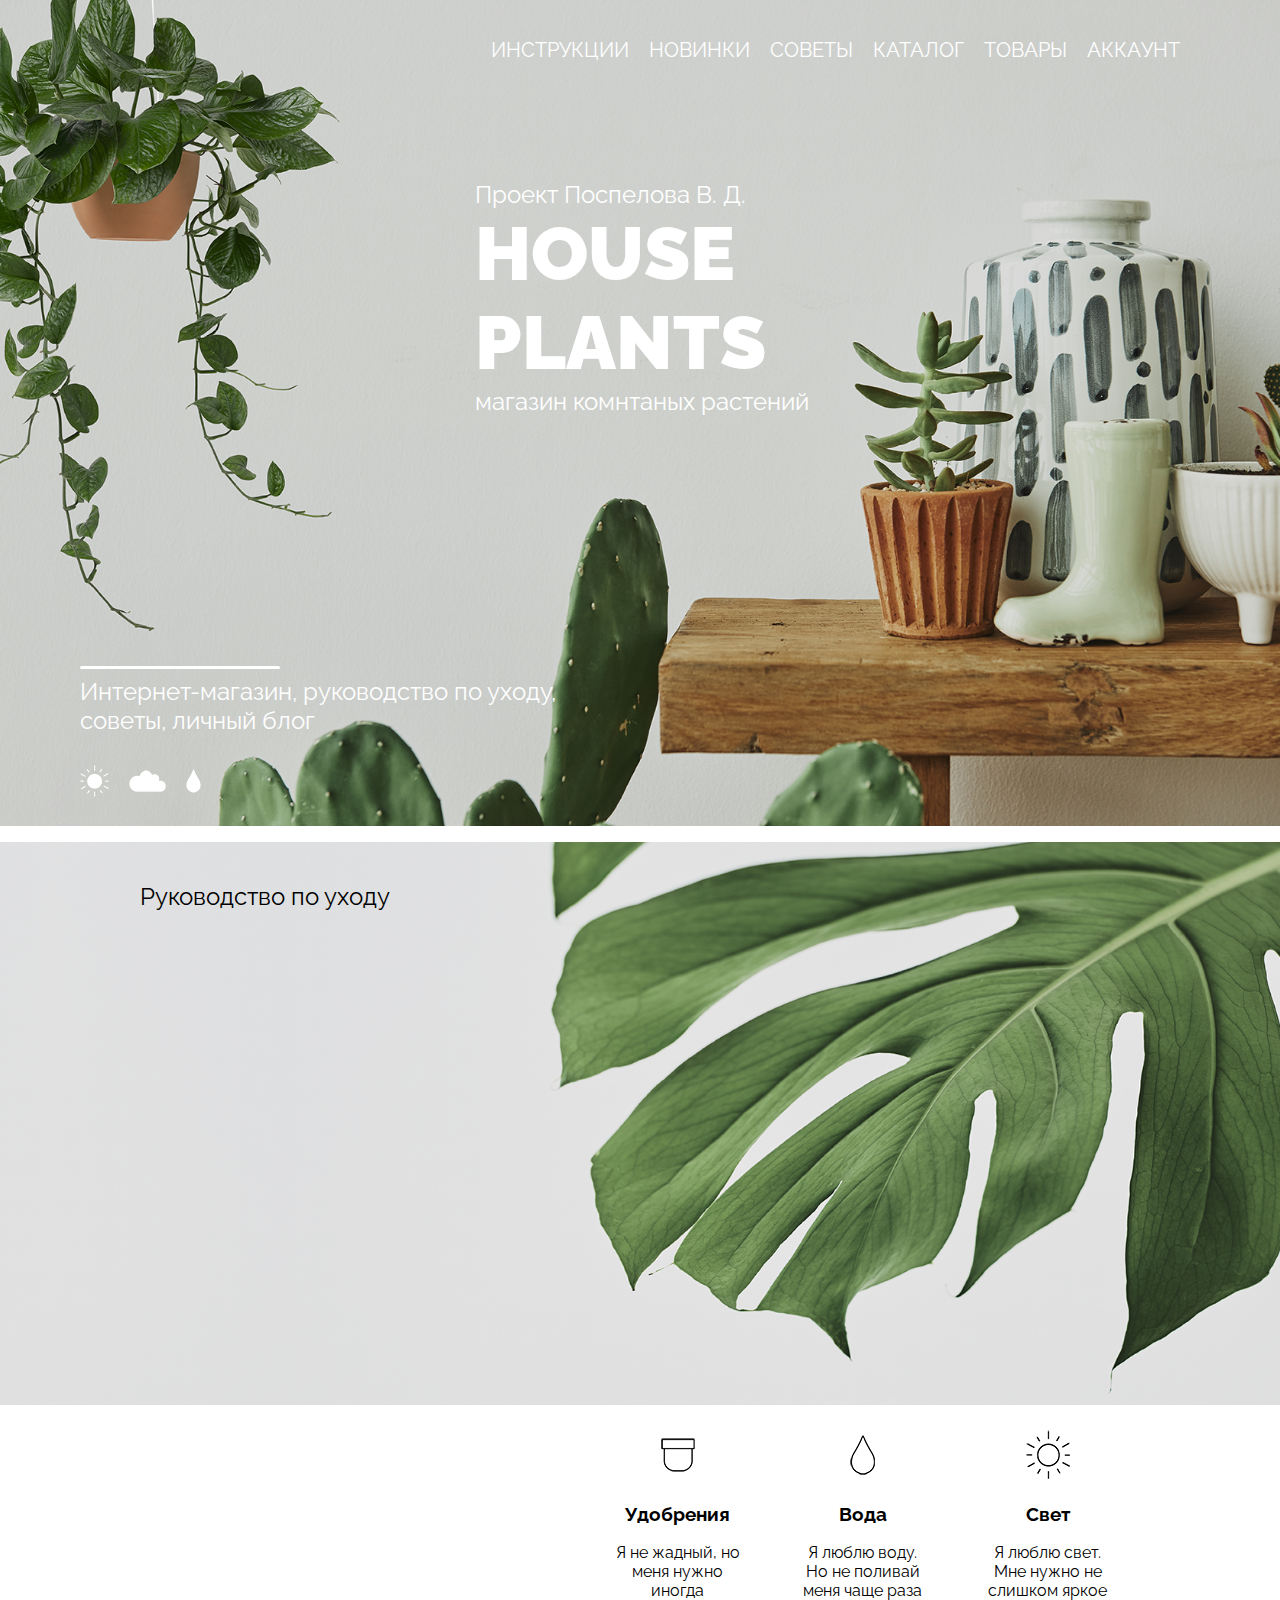
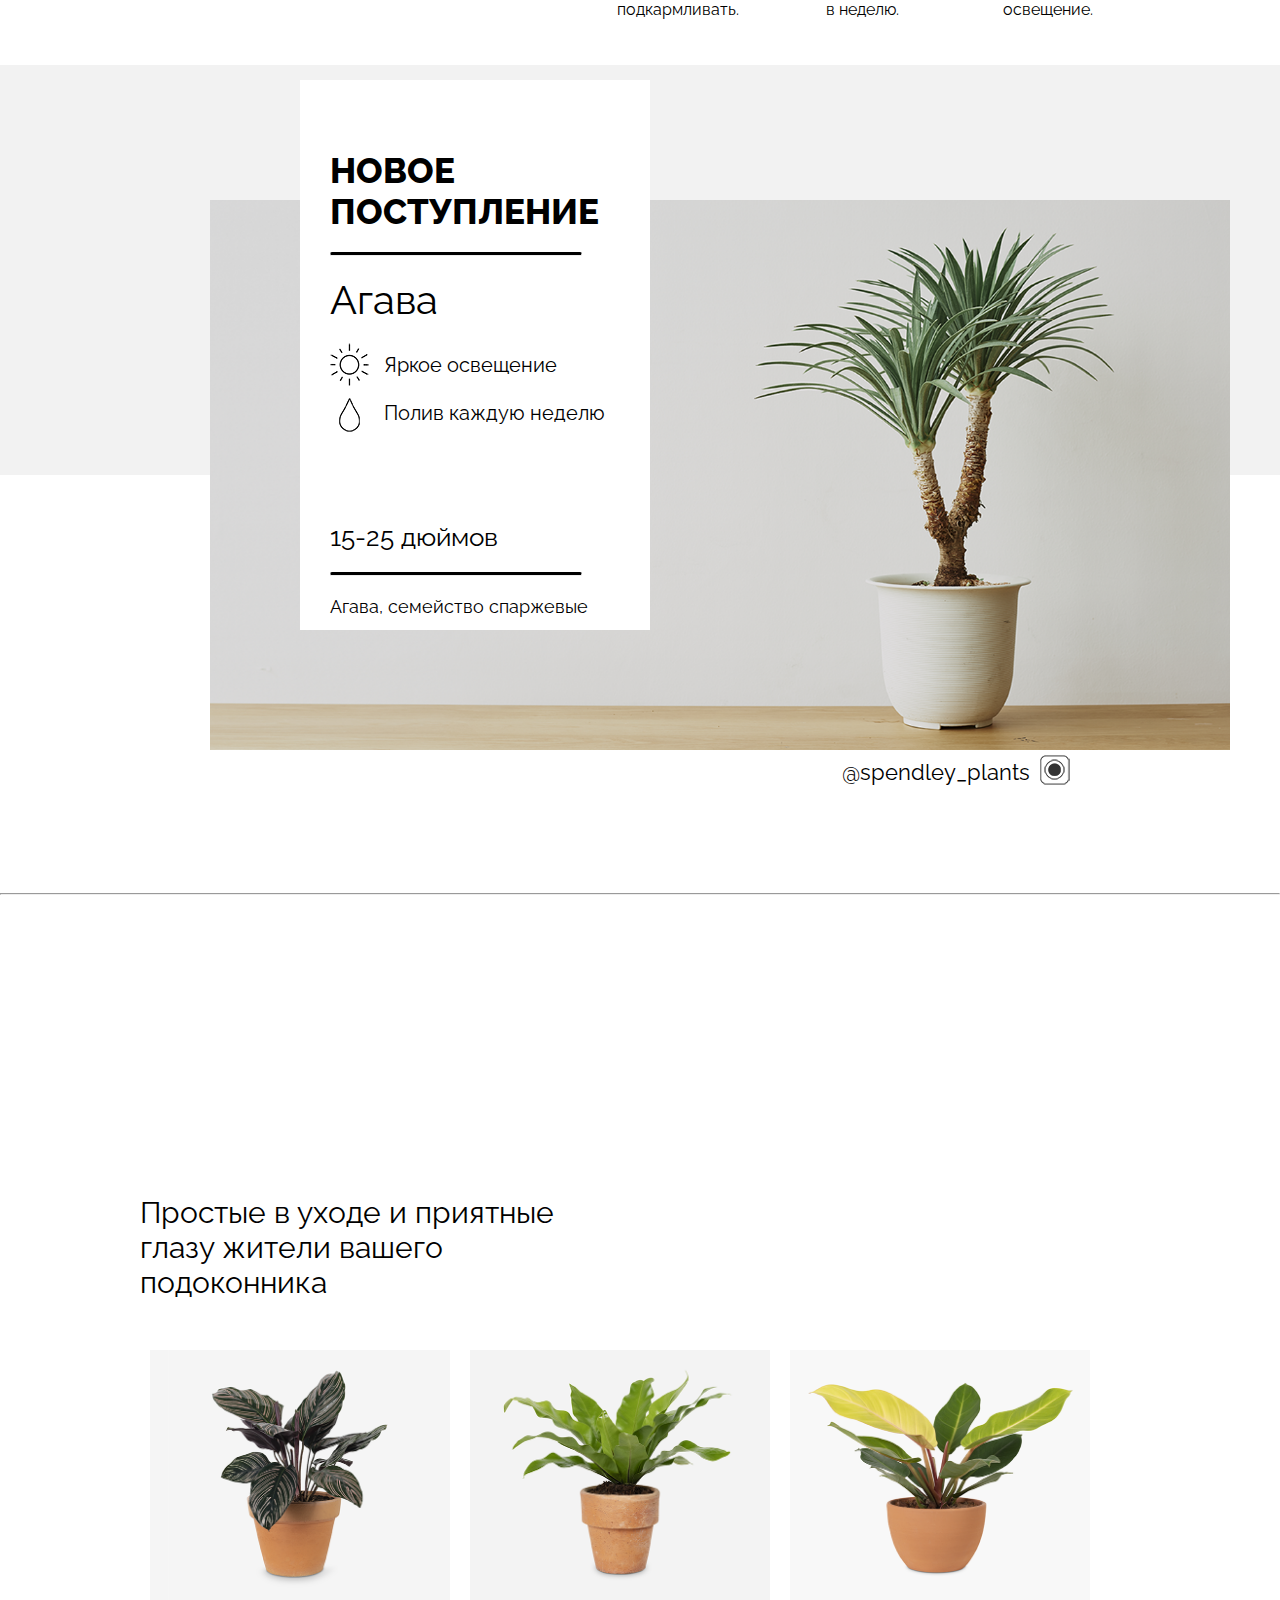
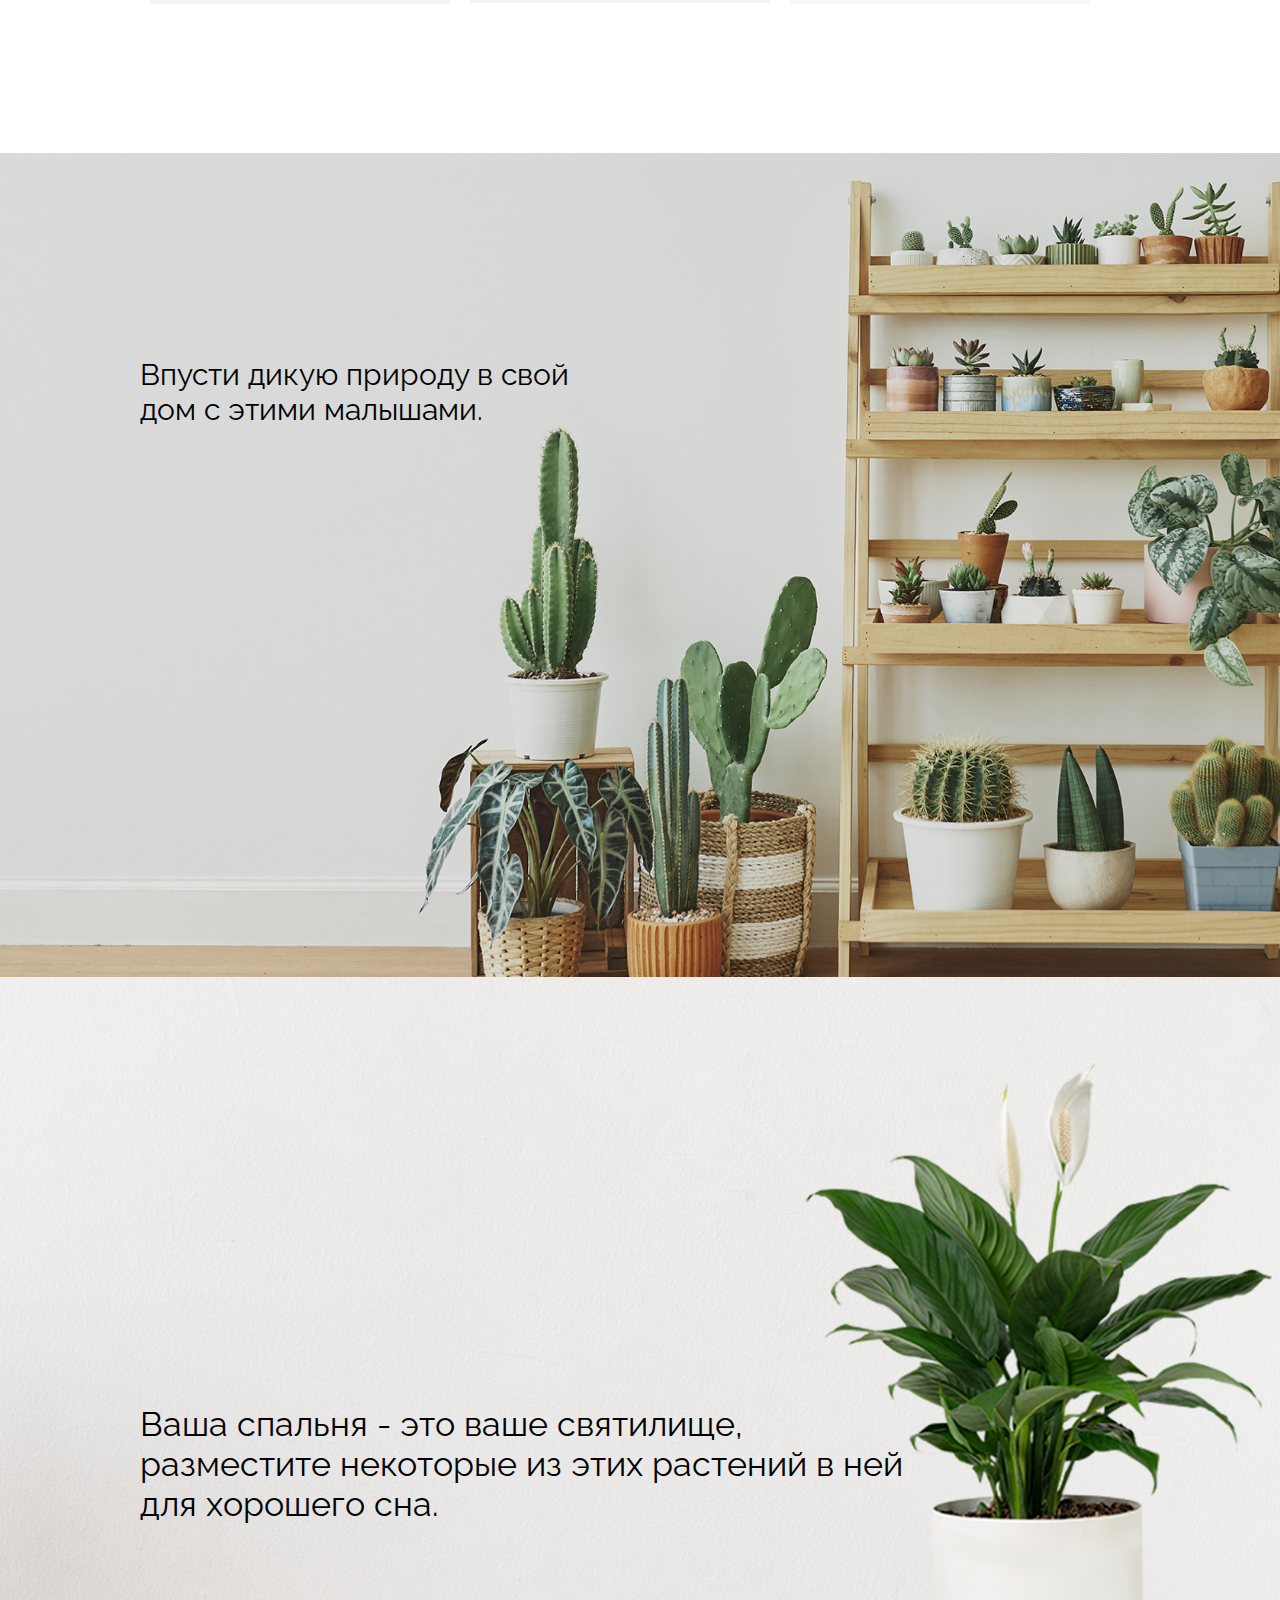
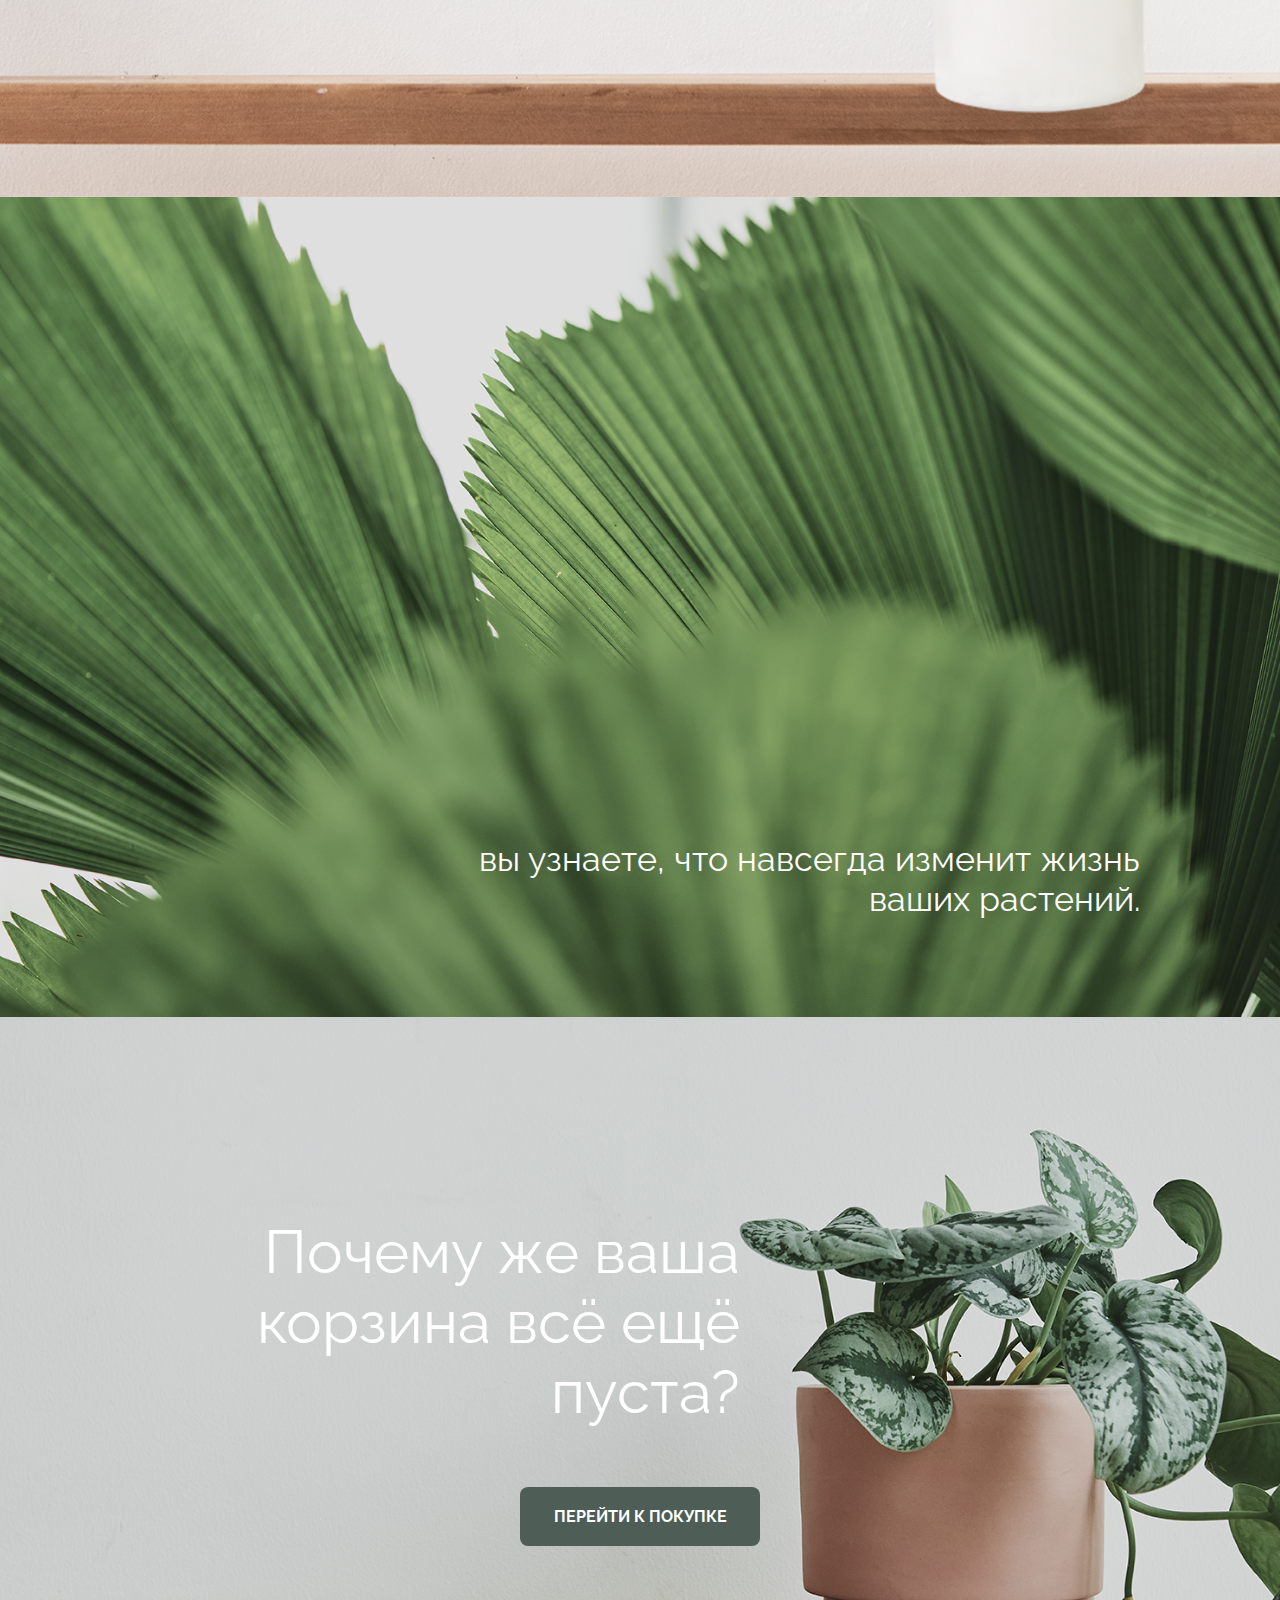
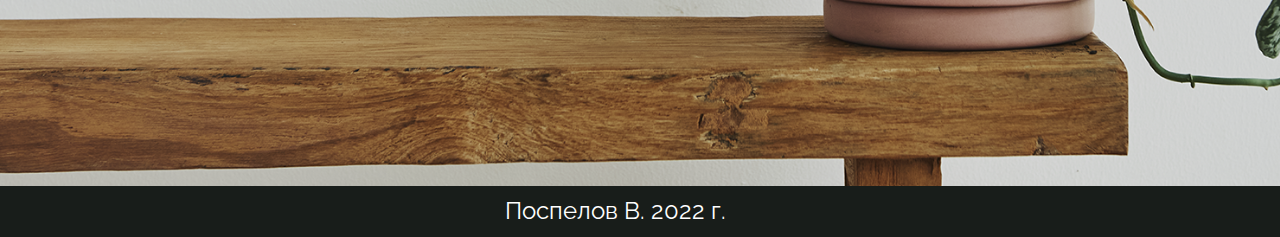
==== index.html @ bb047523 "New site" ====
<!DOCTYPE html>
<html lang="ru">
<head>
    <meta charset="UTF-8">
    <meta http-equiv="X-UA-Compatible" content="IE=edge">
    <meta name="viewport" content="width=device-width, initial-scale=1.0">
    <link rel= "stylesheet" href="css/style.css"> 
    <title>Plantshop</title>
</head>
<body>
    <!-- Первый экран -->
    <header>
        <nav class="menu link-hover-center" >
            <ul class="menu__list">
                <li>
                    <a href="#sec2">Инструкции</a>
                </li>
                <li>
                    <a href="#sec3">Новинки</a>
                </li>
                <li>
                    <a href="#sec7">Советы</a>
                </li>
                <li>
                    <a href=" ">Каталог</a>
                    <ul class="sub-menu__list">
                        <li>
                            <a href="#sec4">Комнатные</a>
                        </li>
                        <li>
                            <a href="#sec5">Экзотические</a>
                        </li>
                        <li>
                            <a href="#sec6">В спальню</a>
                        </li>
                    </ul>
                </li>                
                <li>
                    <a href="shop.html">Товары</a>
                </li>
                <li>
                    <a href="form.html">Аккаунт</a>
                </li>
            </ul>
        </nav> 
        <div class="title">
            <div class="title__first">
                Проект Поспелова В. Д.
            </div>
            <div class="title__second">
                House <br> plants
            </div>
            <div class="title__third">
                магазин комнтаных растений
            </div>
        </div>
        <div class="subtitle">
            <hr id="firstpage_hr">
            <div class="subtitle__text">
                Интернет-магазин, руководство по уходу, <br> советы, личный блог
            </div>
            <div class="subtitle__logo">
                <img src="img/logos.png" alt="logo" class="logo">
            </div>
        </div>
    </header>
    <hr id="header__hr">
    <!-- Второй экран -->
    <section id="sec2">
        <div class="container">
            <div class="sec2__description">
                Руководство по уходу
            </div>
            <div class="sec2__title _anim-items _anim-no-hide clearfix">
                Монстера
            </div>
            <div class="sec2__content">
                <div class="content__item">
                    <img src="img/sun.png" alt="sun">
                    <h3>Свет</h3>
                    <p>Я люблю свет. Мне нужно не слишком яркое освещение.</p>
                </div>
                <div class="content__item">
                    <img src="img/drop.png" alt="drop">
                    <h3>Вода</h3>
                    <p>Я люблю воду. Но не поливай меня чаще раза в неделю.</p>
                </div>
                <div class="content__item">
                    <img src="img/pot.png" alt="pot">
                    <h3>Удобрения</h3>
                    <p>Я не жадный, но меня нужно иногда подкармливать.</p>
                </div> 
            </div> 
        </div>
        <div class="sec2__bg"></div>
    </section>
    <!-- Третий экран -->
    <section id="sec3">
        <div class="sec3__bg1"></div>
        <div class="sec3__bg2"></div> 
        <div class="sec3__bg3"></div>
        <div class="sec3__inst">
            <div id="inst__tag">
                @spendley_plants 
            </div>
            <div id="inst__logo"></div>
        </div>
        <div class="sec3__textblock">
            <div class="textblock__title ">
                Новое <br>поступление
            </div>
            <hr class="textblock__hr">
            <div id="textblock__subtitle">
                Агава
            </div>
            <div class="textblock__chracters">
                <img src="img/sundrop.png" alt="">
                <div id="textblock__characters-text">
                    Яркое освещение <br> <br>Полив каждую неделю
                </div> 
            </div>
            <div class="textblock__footer">
                <div id="textblock__footer-size">
                    15-25 дюймов
                </div>
                <hr class="textblock__hr">
                <div id="textblock__footer-family">
                    Агава, семейство спаржевые
                </div>
            </div>
        </div>
    </section>
        <!-- Четвертый экран -->
    <hr>
    <section id="sec4">
        <div class="container">
            <div class="sec4__title _anim-items _anim-no-hide">
                Комнатные растения
            </div>
            <div id="sec4__subtitle">
                Простые в уходе и приятные <br>глазу жители вашего <br>подоконника
            </div>
            <div id="sec4__pic">
                 <div class="sec4__plant content__image">
                    <img src="img/plant1.png" width=300px alt="plant1">
                </div>   
                <div class="sec4__plant">
                    <img src="img/plant2.png" width=300px alt="plant2">
                </div> 
                <div class="sec4__plant">
                    <img src="img/plant3.png" width=300px alt="plant3">
                </div>
            </div>            
        </div>
    </section>
        <!-- Пятый экран -->
    <section id="sec5">
        <div class="container">
            <div class="sec5__title _anim-items _anim-no-hide">
                Экзотика
            </div> 
            <div id="sec5__subtitle">
                Впусти дикую природу в свой <br>дом c этими малышами.
            </div>        
       </div>
    </section>
    <!-- Шестой экран -->
    <section id="sec6">
        <div class="container">
            <div class="sec6__title _anim-items _anim-no-hide">
                Растения <br>для спальни
            </div> 
            <div id="sec6__subtitle">
                Ваша спальня - это ваше святилище, <br>разместите некоторые из этих растений в ней <br>для хорошего сна.
            </div>        
       </div>
    </section>
     <!-- Седьмой экран -->
     <section id="sec7">
        <div class="container">
            <div class="sec7__title _anim-items _anim-no-hide">
                Поддерживайте свои растения <br>здоровыми и счастливыми
            </div> 
            <div class="sec7__subtitle _anim-items _anim-no-hide">
                С нашими советами
            </div>
            <div id="sec7__text">
                вы узнаете, что навсегда изменит жизнь <br>ваших растений. 
            </div>        
       </div>
    </section>
    <!-- Девятый экран -->
    <section id="sec9">
        <div class="container">
            <div id="sec9__title">
                Почему же ваша <br> корзина всё ещё пуста? 
            </div>  
            <a id="sec9__button" href="shop.html"> Перейти к покупке</a>   
       </div>
       <div id="sec9__footer">
           <div id="sec9__footer-text">
           Поспелов В. 2022 г.
            </div>
       </div>
    </section>       
<!-- Подключение javascript -->
<script src="js/modal.js"></script>
<script src="js/animate.js"></script>




    
</body>
</html>
---- css/style.css ----
@import url('https://fonts.googleapis.com/css2?family=Raleway:wght@100;200;300;600;900&display=swap');

body {
    font-family: 'Raleway', sans-serif;
    padding: 0;
    margin: 0;
}

.clearfix:after {
    content: '';
    display: table;
    width: 100%;
    clear: both;
}

div {
    box-sizing: border-box;
}

header {
    background: url(../img/Background.png) no-repeat center top / cover;
    height: 100%;
    overflow: hidden;
}

.container {
    width: 1000px;
    margin: 0 auto;
}

nav {
    float: right;
}

.menu__list {
    padding: 0;
    margin: 40px 80px 0 0;
    display: flex;
}

.sub-menu__list>li {
    margin-top: 30px;
}

.menu__list>li:hover .sub-menu__list{
    display: block;
}

.menu li {
    display: block;
    margin-right: 20px;
}

.menu a {
    font-family: 'Raleway', sans-serif;
    font-size: 20px;
    color: #fff;
    text-decoration: none;
    text-transform: uppercase;
}

.sub-menu__list {
    display: none;
    position: absolute;
    left: 1005px;
    top: 60px;
}

.link-hover-center a {
    display: inline-block;
    color: #fff;
    line-height: 1;
    text-decoration: none;
    cursor: pointer;
    position: relative;
}
.link-hover-center a:after {
    display: block;
    content: "";
    background-color: #fff;
    height: 3px;
    width: 0%;
    left: 50%;
    position: absolute;
    -webkit-transition: width .3s ease-in-out;
    -moz--transition: width .3s ease-in-out;
    transition: width .3s ease-in-out;
    -webkit-transform: translateX(-50%);
    -moz-transform: translateX(-50%);
    transform: translateX(-50%);
}
.link-hover-center a:hover:after,
.link-hover-center a:focus:after {
    width: 100%;
}

.title {
    margin-left: 475px;
    margin-top: 180px;
    font-size: 24px;
    color: #fff;
}

.title__second {
    font-size: 75px;
    color: #fff;
    text-transform: uppercase;
    margin: 0;
    font-weight: 900;
}

.subtitle {
    margin-left: 80px;
    margin-top: 160px;
    color: #fff;
}

#firstpage_hr {
    margin-left: 0;
    margin-top: 250px;
    color: #fff;
    width: 200px;
    border: none;
	border-top: 3px solid #fff;
    border-radius: 10px;
}

.subtitle__text {
    font-size: 24px;
}

.logo {
    margin-top: 30px;
    margin-bottom: 25px;
}

#header__hr {
    border: none;
}

/* Второй экран */

#sec2 {
    background: url(../img/background2.png) no-repeat center top / cover;
    height: 100%;
}

.sec2__description {
    font-size: 24px;
    margin-left: 0;
    margin-bottom: 400px;
    padding-top: 40px;
}

.sec2__title {
    font-size: 80px;
    font-weight: 900;
    color: #2c3926;

    transform: translate(0px, 120%);
    opacity: 0;
    transition: all 0.8s ease 0s;
}

.sec2__title._active {
    transform: translate(0px, 0px);
    opacity: 1;
}

.content__item {
    width: 125px;
    float: right;
    text-align: center;
    margin: 25px 30px 100px;
}
.sec2__bg {
    height: 260px;
    margin: 0;
    width: 100%;
    background-color: #fff;
}

/* Третий экран */

#sec3 {
    max-height: 820px;
    position: relative;
}

.sec3__bg1 {
    height: 410px;
    background-color: #f2f2f2;  
}

.sec3__bg2 {
    height: 410px;
    background-color: #fff;
}

.sec3__bg3 {
    height: 550px;
    width: 1020px; 
    position: absolute;
    top: 135px;
    left: 210px;
    z-index: 1;
    background-image: url(../img/plant.png);
    background-size: cover;
}

#inst__tag {
    position: absolute;
    right: 250px;
    bottom: 100px;
    font-size: 22px;
}

#inst__logo {
    position: absolute;
    height: 30px;
    width: 30px;
    background-image: url(../img/inst.png);
    right: 210px;
    bottom: 100px;
    z-index: 2;
}

.sec3__textblock {
    height: 550px;
    width: 350px;
    background-color: #fff;
    position: absolute;
    z-index: 2;
    top: 0;
    left: 300px;
    padding: 70px 30px 20px 30px;
    margin-top: 15px;
}

.textblock__title {
    font-size: 35px;
    text-transform: uppercase;
    font-weight: 800;
}

.textblock__hr {
    width: 250px;
	border-top: 3px solid #000;
    border-radius: 10px;
    margin: 20px 0;
}

#textblock__subtitle {
    font-size: 40px;
    margin-bottom: 20px;
}

.textblock__chracters {
    float: left;
    font-size: 20px;
    display: flex;
    margin-bottom: 40px;
    margin-bottom: 90px;
}

#textblock__characters-text {
    margin-left: 15px;
    margin-top: 10px;
}

#textblock__footer-size {
    font-size: 26px;
}

#textblock__footer-family {
    font-size: 18px;
}

/* Четвертый экран */

#sec4 {
    height: 100%;
    display: flex;
}

.sec4__title {
    font-size: 70px;
    font-weight: 900;
    color: #829c2d;
    margin-top: 120px;

    transform: translate(0px, 120%);
    opacity: 0;
    transition: all 0.8s ease 0s;
}

.sec4__title._active {
    transform: translate(0px, 0px);
    opacity: 1;
    transition: all 0.8s ease 0s;
}

#sec4__subtitle {
    margin-top: 90px;
    margin-bottom: 40px;
    font-size: 30px;
}

#sec4__pic {
    width: 100%;
    float: left;
    display: flex;
    margin-bottom: 135px;
}

.sec4__plant  {
    margin: 10px;
    float: left;
}

/* Пятый экран */

#sec5 {
    height: 100%;
    background: url(../img/background5.png) no-repeat center top / cover;
    overflow: hidden;
}

.sec5__title {
    font-size: 90px;
    color: #313b30;
    font-weight: 900;
    margin-top: 80px;
    margin-bottom: 18px;

    transform: translate(0px, 120%);
    opacity: 0;
    transition: all 0.8s ease 0s;
}

.sec5__title._active {
    transform: translate(0px, 0px);
    opacity: 1;
    transition: all 0.8s ease 0s;
}

#sec5__subtitle {
    font-size: 30px;
    margin-bottom: 550px;
}

/* Шестой экран */

#sec6 {
    height: 820px;
    background: url(../img/background6.png) no-repeat center top / cover;
    overflow: hidden;
}

.sec6__title {
    font-size: 90px;
    color: #000;
    font-weight: 900;
    margin-top: 150px;
    margin-bottom: 65px;

    transform: translate(0px, 120%);
    opacity: 0;
    transition: all 0.8s ease 0s;
}

.sec6__title._active {
    transform: translate(0px, 0px);
    opacity: 1;
    transition: all 0.8s ease 0s;   
}

#sec6__subtitle {
    font-size: 34px;
    margin-bottom: 280px;
}

/* Седьмой экран */

#sec7 {
    height: 820px;
    background: url(../img/background7.png) no-repeat center top / cover;
    overflow: hidden;
}

.sec7__title {
    font-size: 60px;
    color: #fff;
    font-weight: 900;
    margin-top: 340px;
    margin-bottom: 95px;
    text-align: right;
    transform: translate(0px, 120%);
    opacity: 0;
    transition: all 0.8s ease 0s;
}

.sec7__title._active {
    transform: translate(0px, 0px);
    opacity: 1;
    transition: all 0.8s ease 0s;
}

.sec7__subtitle {
    font-size: 40px;
    color: #fff;
    font-weight: 700;
    margin-bottom: 20px;
    text-align: right;

    transform: translate(0px, 120%);
    opacity: 0;
    transition: all 0.8s ease 0s;
}

.sec7__subtitle._active {
    transform: translate(0px, 0px);
    opacity: 1;
    transition: all 0.8s ease 0.4s;
}

#sec7__text {
    font-size: 34px;
    color: #fff;
    margin-bottom: 135px;
    text-align: right;
}

/* Восьмой экран */

#sec8 {
    height: 820px;
    background-color: #fff;
}

#sec8__title {
    font-size: 40px;
    color: #000;
    font-weight: 900;
    text-align: center;
    padding-top: 25px;
}

#sec8__subtitle {
    font-size: 20px;
    color: #000;
    text-align: center;
}

#sec8__label {
    width: 135px;
    height: 100px;
    background-color: #486138;
    margin-top: -120px;
    margin-left: 1200px;
    text-align: center;
    border-radius: 0 0 15px 80px;
}

#sec8__label-logo {
    float: right;
    margin-right: 40px;
    margin-top: 40px;    
}

#sec8__goods {
    max-width: 1200px;
    height: 650px;
    margin: 30px 120px;
}

.sec8__item {
    float: left;
    display: block;
    width: 250px;
    height: 280px;
    margin: 25px;
}

.sec8__item-photo {
    width: 250px;
    height: 250px;
}

.sec8__item-name {
    display: inline-block;
    margin-left: 5px;
    color: #486138;
    font-weight: 800;
}

.sec8__item-cost {
    display: block;
    text-align: right;
    margin-left: auto;
    margin-right: 5px;
    width: auto;
    position: relative;
    float: right;
}

/* Девятый экран */

#sec9 {
    height: 820px;
    background: url(../img/background9.png) no-repeat center top / cover;
    overflow: hidden;
    display: block;
}

#sec9__title {
    font-size: 60px;
    color: #fff;
    font-weight:normal;
    margin: 200px 400px 60px -50px;
    text-align: right;
}

#sec9__button {
    background: #4e5e56;
    color: #fff;
    border-radius: 8px;
    display: block;
    width: 240px;
    padding: 20px 0;
    margin: 0 auto;
    text-decoration: none;
    text-align: center;
    text-transform: uppercase;
    font-weight: 700;
}

#sec9__footer {
    margin-top: 240px;
    height: 120px;
    background-color: #181d1a;
    text-align: center;
}

#sec9__footer-text {
    padding: 10px;
    margin-right: 50px;
    font-size: 24px;
    color: #fff;
}





/* Стили для подложки */

.overlay {
   
    /* Скрываем подложку  */
    opacity: 0;
    visibility: hidden;
    
    position: fixed;
    top: 0;
    left: 0;
    width: 100%;
    height: 100%;
    background-color: rgba(0, 0, 0, .5);
    z-index: 20;
    transition: .3s all;
 }
 
 
 /* Стили для модальных окон */ 
 .modal {    
    /* Скрываем окна  */
    opacity: 0;
    visibility: hidden;
    /*  Установаем ширину окна  */
    width: 100%;
    max-width: 500px;
    /*  Центрируем и задаем z-index */
    position: fixed;
    top: 50%;
    left: 50%;
    transform: translate(-50%, -50%);
    z-index: 30; /* Должен быть выше чем у подложки*/
    /*  Побочные стили   */
    box-shadow: 0 3px 10px -.5px rgba(0, 0, 0, .2); 
    text-align: center;
    padding: 30px;
    border-radius: 3px;
    background-color: #fff;
    transition: 0.3s all;
 }
 
 
 /* Стили для активных классов подложки и окна */ 
 .modal.active,
 .overlay.active{
    opacity: 1;
    visibility: visible;
 }
 /* Стили для кнопки закрытия */ 
 .modal__cross {
    width: 15px;
    height: 15px;
    position: absolute;
    top: 20px;
    right: 20px;
    fill: #444;
    cursor: pointer;
 }
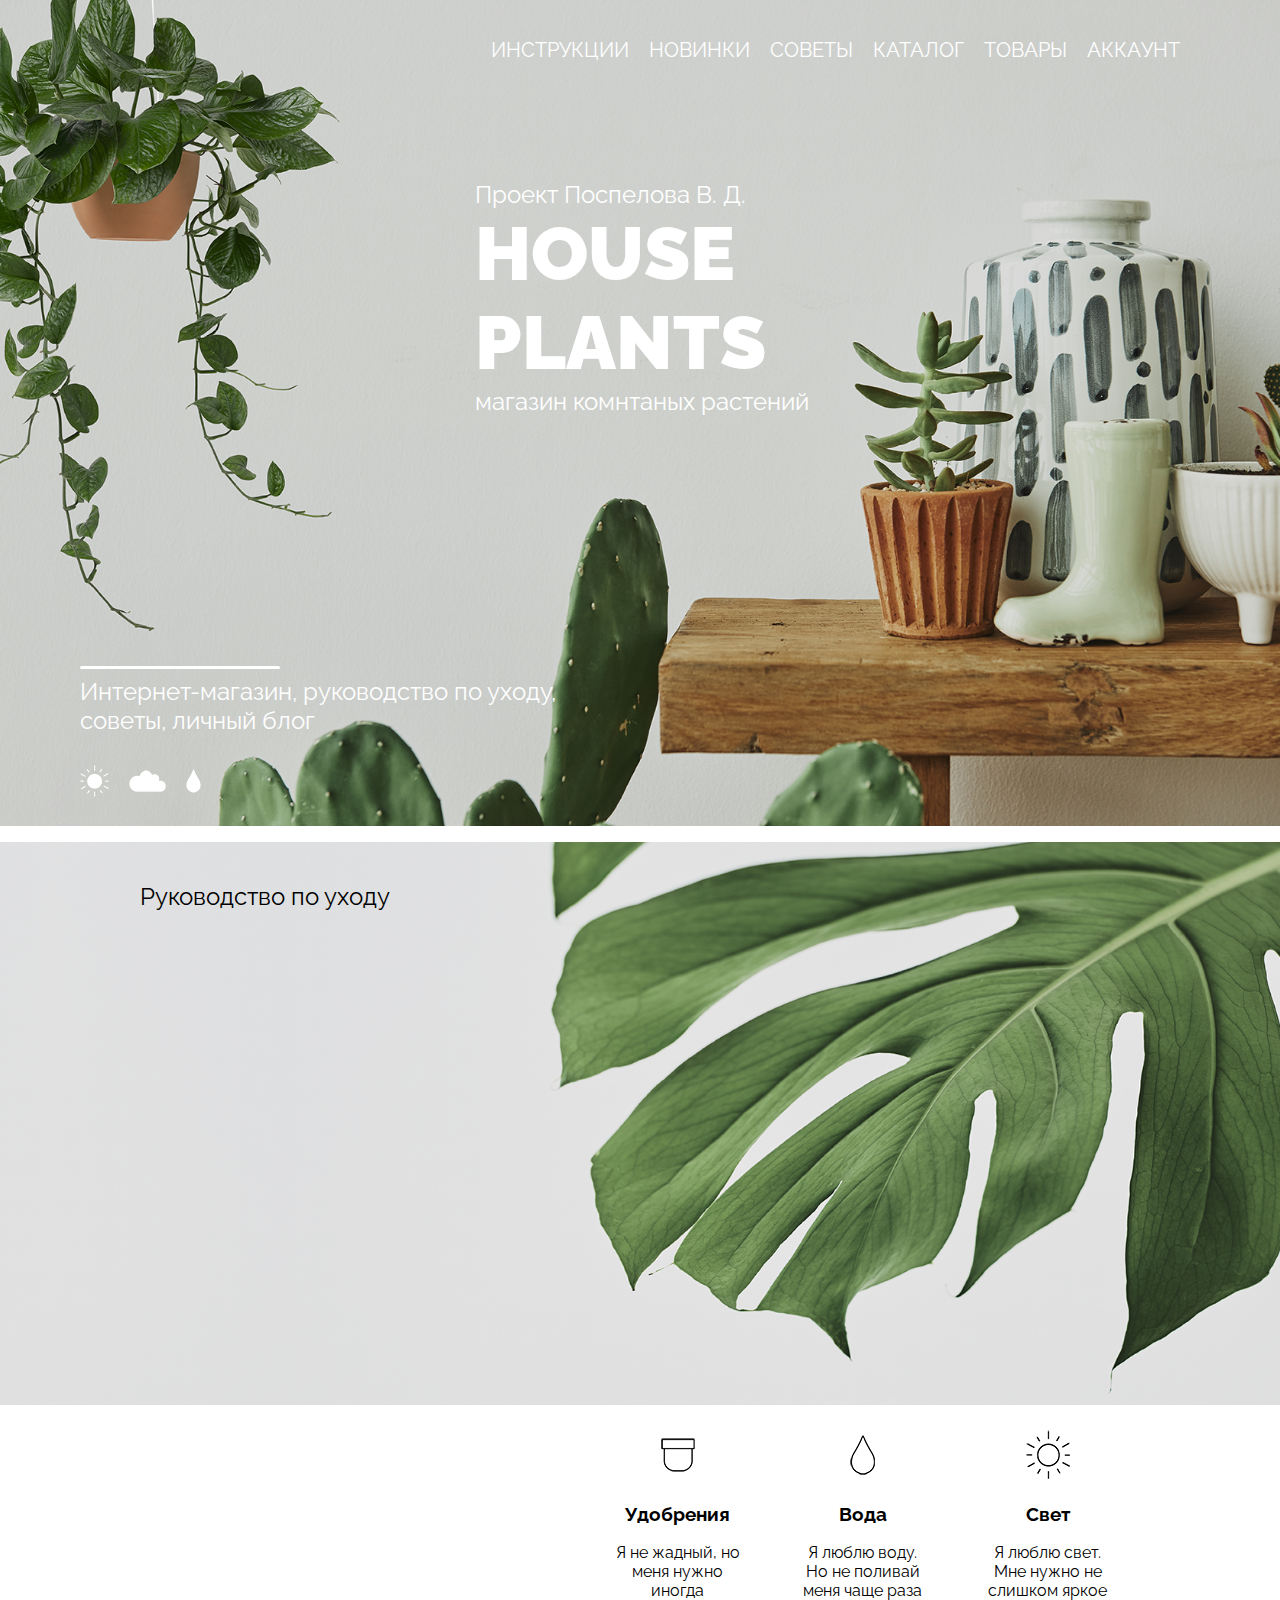
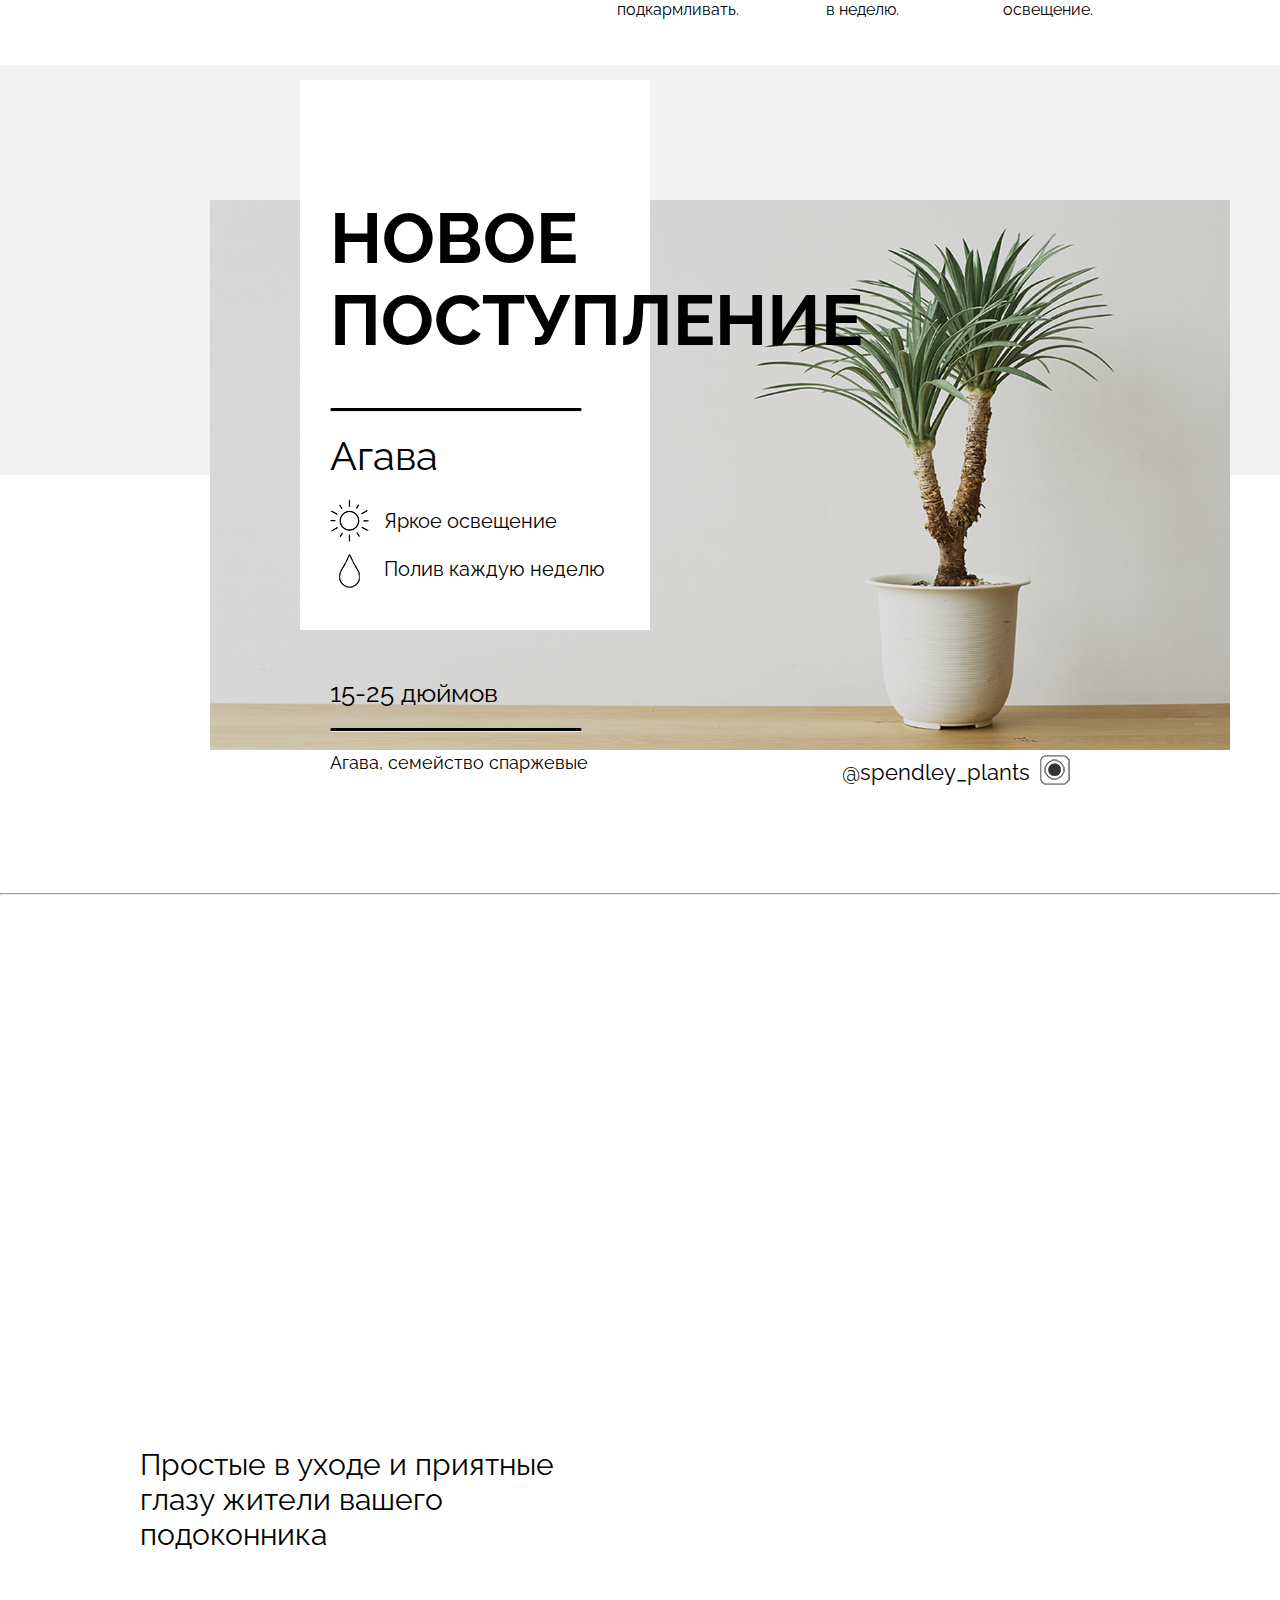
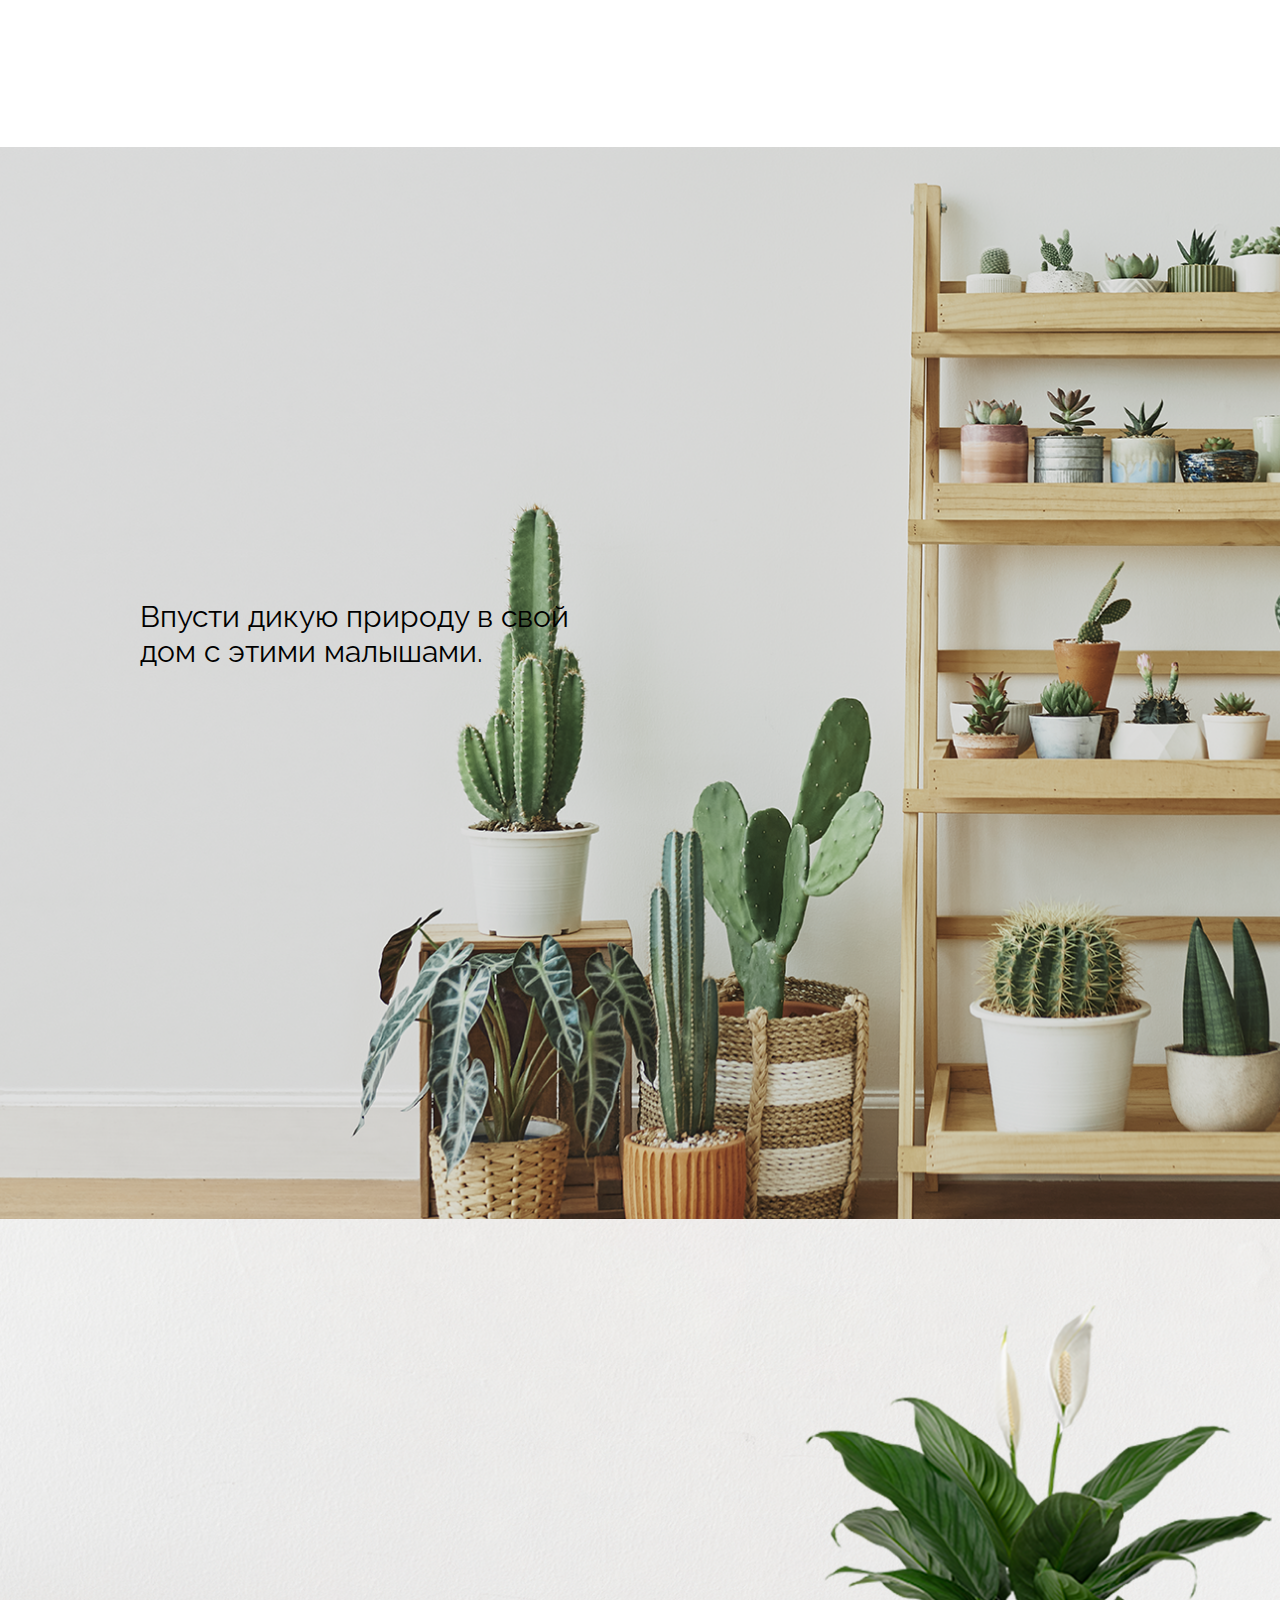
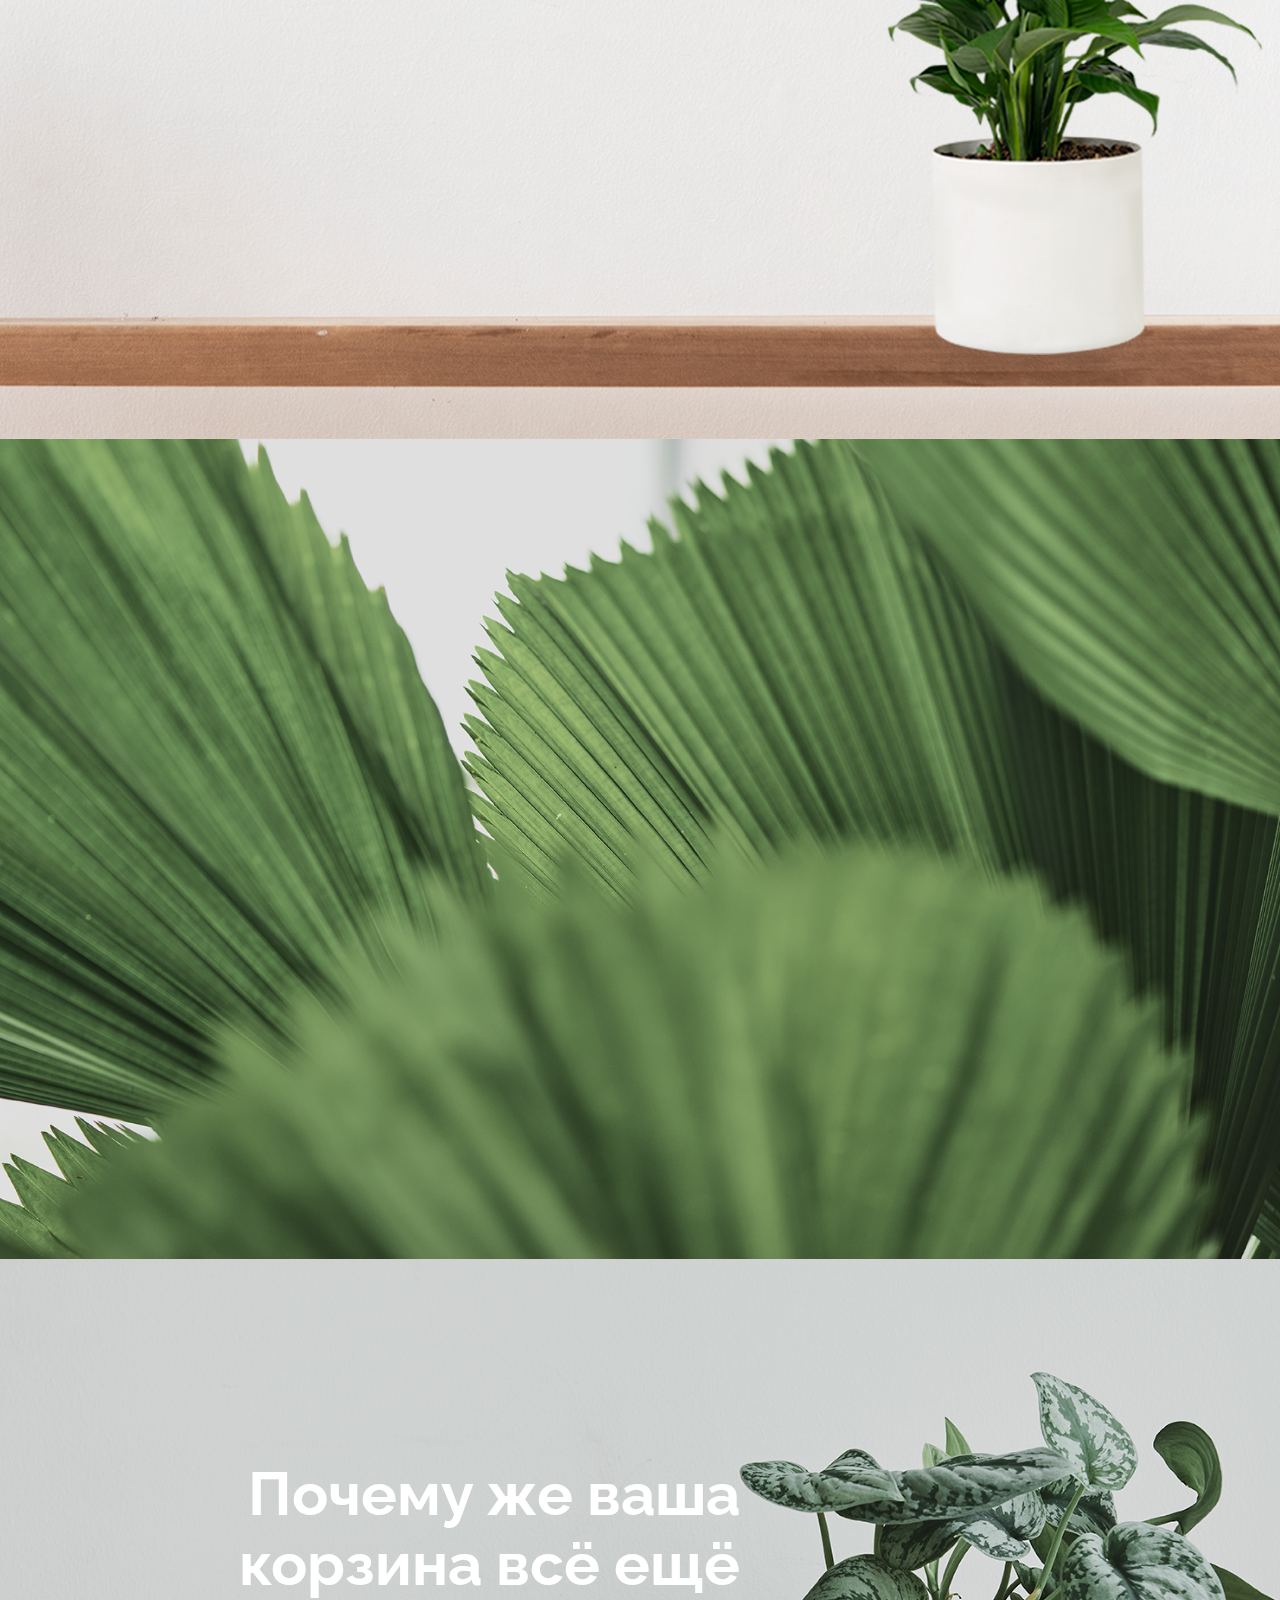
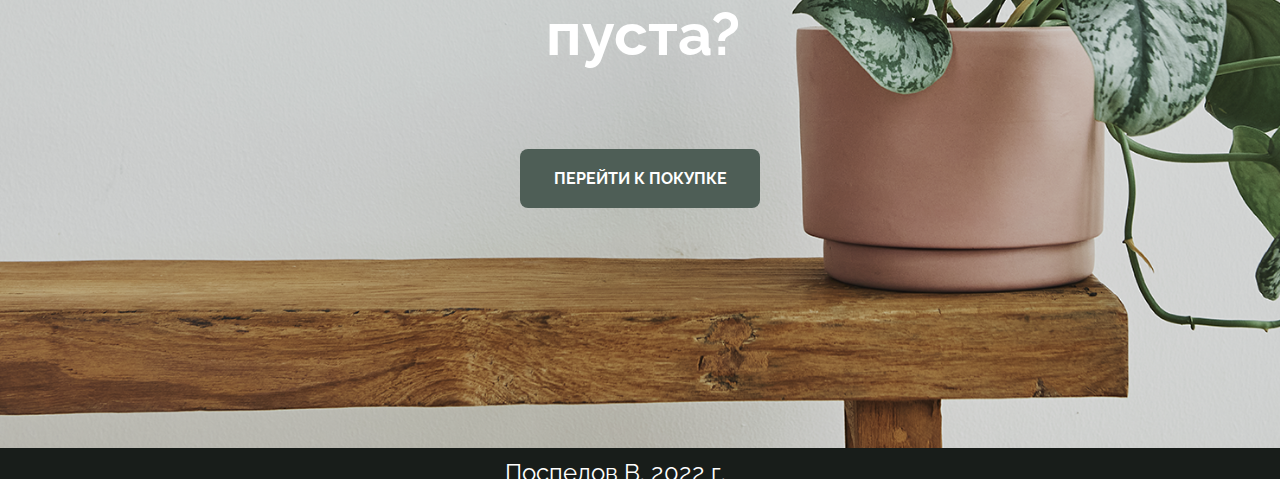
==== commit f4067f95: "Add files via upload" ====
--- a/index.html
+++ b/index.html
@@ -107,7 +107,7 @@
         </div>
         <div class="sec3__textblock">
             <div class="textblock__title ">
-                Новое <br>поступление
+                <h1>Новое <br>поступление</h1>
             </div>
             <hr class="textblock__hr">
             <div id="textblock__subtitle">
@@ -135,21 +135,15 @@
     <section id="sec4">
         <div class="container">
             <div class="sec4__title _anim-items _anim-no-hide">
-                Комнатные растения
+                <h1>Комнатные растения</h1>
             </div>
             <div id="sec4__subtitle">
                 Простые в уходе и приятные <br>глазу жители вашего <br>подоконника
             </div>
             <div id="sec4__pic">
-                 <div class="sec4__plant content__image">
-                    <img src="img/plant1.png" width=300px alt="plant1">
-                </div>   
-                <div class="sec4__plant">
-                    <img src="img/plant2.png" width=300px alt="plant2">
-                </div> 
-                <div class="sec4__plant">
-                    <img src="img/plant3.png" width=300px alt="plant3">
-                </div>
+                <div id="sec4__plant1" class="sec4__plant"></div>   
+                <div id="sec4__plant2" class="sec4__plant"></div> 
+                <div id="sec4__plant3" class="sec4__plant"></div>
             </div>            
         </div>
     </section>
@@ -157,7 +151,7 @@
     <section id="sec5">
         <div class="container">
             <div class="sec5__title _anim-items _anim-no-hide">
-                Экзотика
+                <h1>Экзотика</h1>
             </div> 
             <div id="sec5__subtitle">
                 Впусти дикую природу в свой <br>дом c этими малышами.
@@ -168,7 +162,7 @@
     <section id="sec6">
         <div class="container">
             <div class="sec6__title _anim-items _anim-no-hide">
-                Растения <br>для спальни
+                <h1>Растения <br>для спальни</h1>
             </div> 
             <div id="sec6__subtitle">
                 Ваша спальня - это ваше святилище, <br>разместите некоторые из этих растений в ней <br>для хорошего сна.
@@ -179,7 +173,7 @@
      <section id="sec7">
         <div class="container">
             <div class="sec7__title _anim-items _anim-no-hide">
-                Поддерживайте свои растения <br>здоровыми и счастливыми
+               <h1>Поддерживайте свои растения <br>здоровыми и счастливыми</h1>
             </div> 
             <div class="sec7__subtitle _anim-items _anim-no-hide">
                 С нашими советами
@@ -193,7 +187,7 @@
     <section id="sec9">
         <div class="container">
             <div id="sec9__title">
-                Почему же ваша <br> корзина всё ещё пуста? 
+                <h4>Почему же ваша <br> корзина всё ещё пуста?</h4>
             </div>  
             <a id="sec9__button" href="shop.html"> Перейти к покупке</a>   
        </div>
